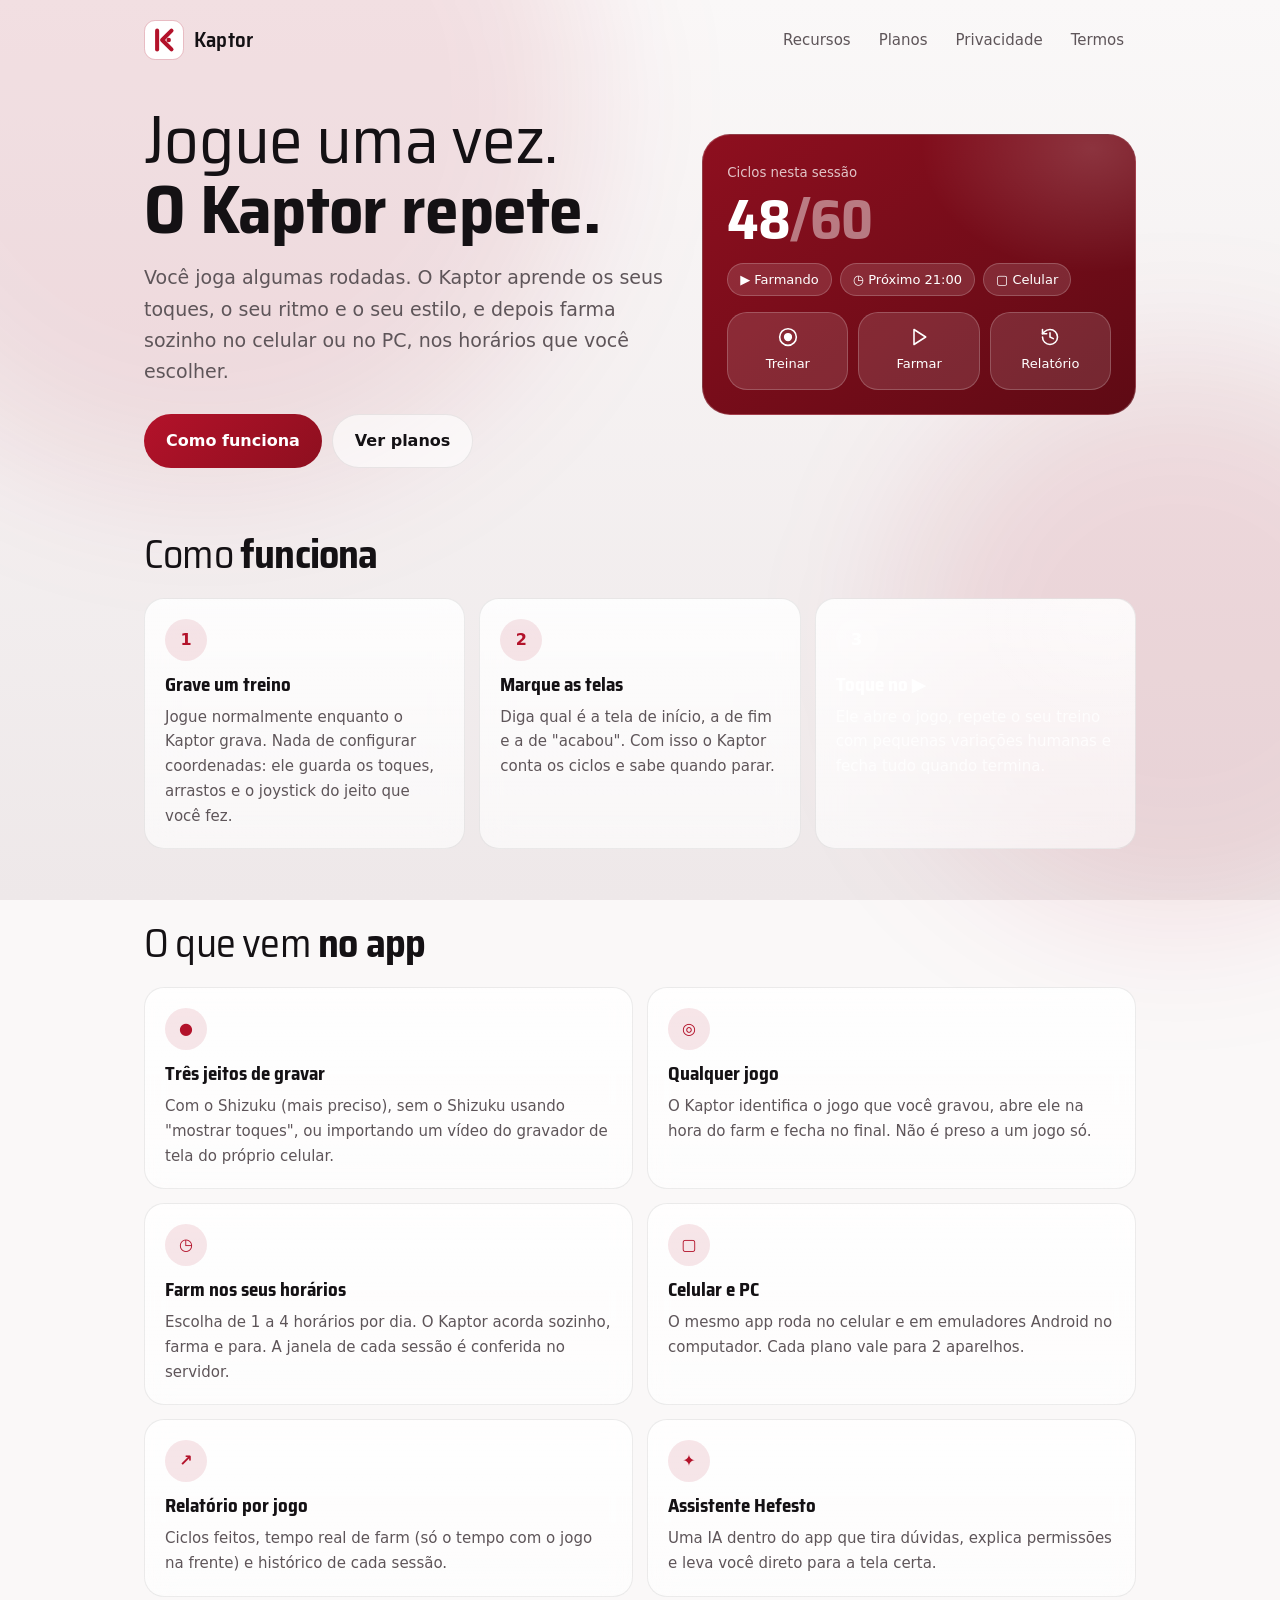
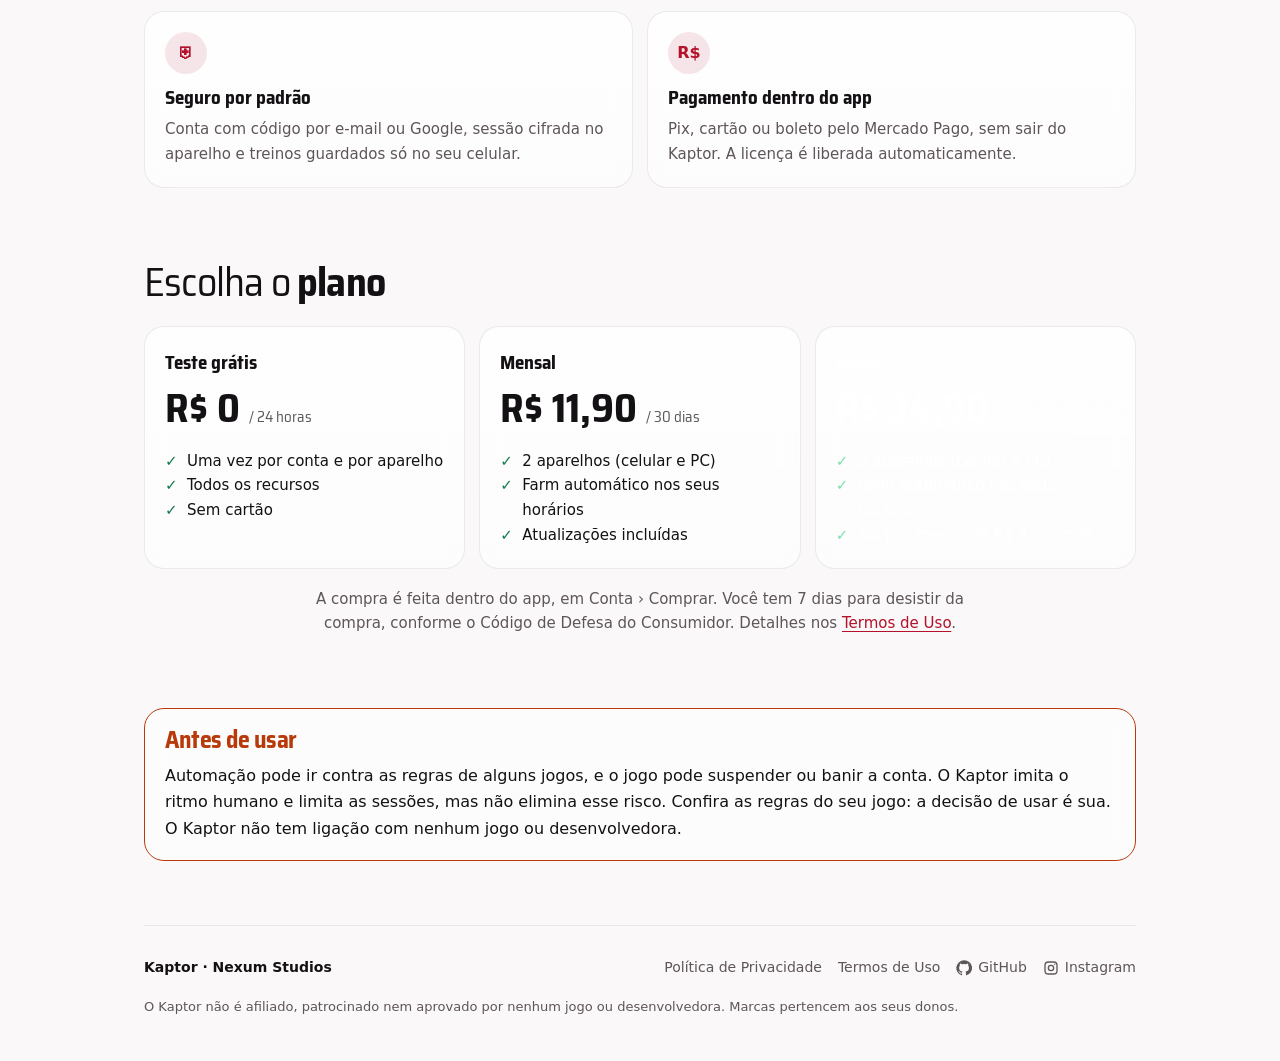
==== index.html @ a8b3eace "Site do Kaptor: início, privacidade, termos e copiar código Co-Authored-By: Claude Opus 5.5 <noreply" ====
<!doctype html>
<html lang="pt-BR">
<head>
<meta charset="utf-8">
<meta name="viewport" content="width=device-width, initial-scale=1">
<title>Kaptor: jogue uma vez, o Kaptor repete</title>
<meta name="description" content="Kaptor é um app Android que aprende o seu jeito de jogar e repete sozinho para farmar no celular ou no PC, nos horários que você escolher.">
<meta name="theme-color" content="#0A0A0C">
<link rel="icon" href="favicon.svg" type="image/svg+xml">
<link rel="preconnect" href="https://fonts.googleapis.com">
<link rel="preconnect" href="https://fonts.gstatic.com" crossorigin>
<link href="https://fonts.googleapis.com/css2?family=Saira+Semi+Condensed:wght@400;500;600;700&display=swap" rel="stylesheet">
<link rel="stylesheet" href="assets/site.css">
</head>
<body>
<div class="glow g1"></div><div class="glow g2"></div>

<div class="wrap">
  <nav class="top" aria-label="Principal">
    <a class="brand" href="./" aria-label="Kaptor, início">
      <svg class="logo" viewBox="0 0 64 64" aria-hidden="true"><rect x=".75" y=".75" width="62.5" height="62.5" rx="17.25" style="fill:var(--logo-bg);stroke:var(--logo-edge)" stroke-width="1.5"/><g fill="none" style="stroke:var(--logo-k)" stroke-width="6.5" stroke-linecap="round" stroke-linejoin="round"><path d="M21 17V47"/><path d="M44 17L29 32L44 47"/></g><circle cx="39.5" cy="32" r="3.6" style="fill:var(--logo-k)"/></svg>
      <span class="name">Kaptor</span>
    </a>
    <div class="links">
      <a class="opt" href="#recursos">Recursos</a>
      <a class="opt" href="#planos">Planos</a>
      <a href="privacidade.html">Privacidade</a>
      <a href="termos.html">Termos</a>
    </div>
  </nav>

  <main>
  <div class="hero">
    <div>
      <h1 class="reveal">Jogue uma vez.<br><b>O Kaptor repete.</b></h1>
      <p class="lead reveal d1">Você joga algumas rodadas. O Kaptor aprende os seus toques, o seu ritmo e o seu estilo, e depois farma sozinho no celular ou no PC, nos horários que você escolher.</p>
      <div class="cta reveal d2">
        <a class="pill primary" href="#como">Como funciona</a>
        <a class="pill glass" href="#planos">Ver planos</a>
      </div>
    </div>
    <div class="red reveal d3" role="img" aria-label="Exemplo da tela inicial do app: 48 de 60 ciclos, farmando, próximo horário às 21:00">
      <small>Ciclos nesta sessão</small>
      <div class="big">48<span>/60</span></div>
      <div class="chips"><span class="chip">▶ Farmando</span><span class="chip">◷ Próximo 21:00</span><span class="chip">▢ Celular</span></div>
      <div class="actions">
        <div class="act"><svg width="20" height="20" viewBox="0 0 24 24" fill="none" stroke="#fff" stroke-width="1.9"><circle cx="12" cy="12" r="10"/><circle cx="12" cy="12" r="4" fill="#fff"/></svg>Treinar</div>
        <div class="act"><svg width="20" height="20" viewBox="0 0 24 24" fill="none" stroke="#fff" stroke-width="1.9" stroke-linejoin="round"><path d="M6 3L20 12L6 21Z"/></svg>Farmar</div>
        <div class="act"><svg width="20" height="20" viewBox="0 0 24 24" fill="none" stroke="#fff" stroke-width="1.9" stroke-linecap="round"><path d="M3 12a9 9 0 1 0 9-9 9.75 9.75 0 0 0-6.74 2.74L3 8"/><path d="M3 3v5h5"/><path d="M12 7v5l4 2"/></svg>Relatório</div>
      </div>
    </div>
  </div>

  <section id="como" aria-labelledby="como-t">
    <h2 id="como-t">Como <b>funciona</b></h2>
    <div class="grid three">
      <div class="tile"><div class="ico">1</div><h3>Grave um treino</h3><p>Jogue normalmente enquanto o Kaptor grava. Nada de configurar coordenadas: ele guarda os toques, arrastos e o joystick do jeito que você fez.</p></div>
      <div class="tile"><div class="ico">2</div><h3>Marque as telas</h3><p>Diga qual é a tela de início, a de fim e a de "acabou". Com isso o Kaptor conta os ciclos e sabe quando parar.</p></div>
      <div class="tile red"><div class="ico">3</div><h3>Toque no ▶</h3><p>Ele abre o jogo, repete o seu treino com pequenas variações humanas e fecha tudo quando termina.</p></div>
    </div>
  </section>

  <section id="recursos" aria-labelledby="rec-t">
    <h2 id="rec-t">O que vem <b>no app</b></h2>
    <div class="grid">
      <div class="tile"><div class="ico" aria-hidden="true">●</div><h3>Três jeitos de gravar</h3><p>Com o Shizuku (mais preciso), sem o Shizuku usando "mostrar toques", ou importando um vídeo do gravador de tela do próprio celular.</p></div>
      <div class="tile"><div class="ico" aria-hidden="true">◎</div><h3>Qualquer jogo</h3><p>O Kaptor identifica o jogo que você gravou, abre ele na hora do farm e fecha no final. Não é preso a um jogo só.</p></div>
      <div class="tile"><div class="ico" aria-hidden="true">◷</div><h3>Farm nos seus horários</h3><p>Escolha de 1 a 4 horários por dia. O Kaptor acorda sozinho, farma e para. A janela de cada sessão é conferida no servidor.</p></div>
      <div class="tile"><div class="ico" aria-hidden="true">▢</div><h3>Celular e PC</h3><p>O mesmo app roda no celular e em emuladores Android no computador. Cada plano vale para 2 aparelhos.</p></div>
      <div class="tile"><div class="ico" aria-hidden="true">↗</div><h3>Relatório por jogo</h3><p>Ciclos feitos, tempo real de farm (só o tempo com o jogo na frente) e histórico de cada sessão.</p></div>
      <div class="tile"><div class="ico" aria-hidden="true">✦</div><h3>Assistente Hefesto</h3><p>Uma IA dentro do app que tira dúvidas, explica permissões e leva você direto para a tela certa.</p></div>
      <div class="tile"><div class="ico" aria-hidden="true">⛨</div><h3>Seguro por padrão</h3><p>Conta com código por e-mail ou Google, sessão cifrada no aparelho e treinos guardados só no seu celular.</p></div>
      <div class="tile"><div class="ico" aria-hidden="true">R$</div><h3>Pagamento dentro do app</h3><p>Pix, cartão ou boleto pelo Mercado Pago, sem sair do Kaptor. A licença é liberada automaticamente.</p></div>
    </div>
  </section>

  <section id="planos" aria-labelledby="planos-t">
    <h2 id="planos-t">Escolha o <b>plano</b></h2>
    <div class="grid three">
      <div class="tile"><h3>Teste grátis</h3><div class="price">R$ 0 <small>/ 24 horas</small></div>
        <ul class="check"><li>Uma vez por conta e por aparelho</li><li>Todos os recursos</li><li>Sem cartão</li></ul></div>
      <div class="tile"><h3>Mensal</h3><div class="price">R$ 11,90 <small>/ 30 dias</small></div>
        <ul class="check"><li>2 aparelhos (celular e PC)</li><li>Farm automático nos seus horários</li><li>Atualizações incluídas</li></ul></div>
      <div class="tile red"><h3>Anual</h3><div class="price">R$ 34,90 <small>/ 365 dias</small></div>
        <ul class="check"><li>2 aparelhos (celular e PC)</li><li>Farm automático nos seus horários</li><li>Sai por menos de R$ 3 por mês</li></ul></div>
    </div>
    <p class="note">A compra é feita dentro do app, em Conta › Comprar. Você tem 7 dias para desistir da compra, conforme o Código de Defesa do Consumidor. Detalhes nos <a href="termos.html">Termos de Uso</a>.</p>
  </section>

  <section aria-labelledby="aviso-t">
    <div class="warn-box">
      <h2 id="aviso-t" style="font-size:24px;margin:0 0 8px"><strong>Antes de usar</strong></h2>
      <p style="margin:0">Automação pode ir contra as regras de alguns jogos, e o jogo pode suspender ou banir a conta. O Kaptor imita o ritmo humano e limita as sessões, mas não elimina esse risco. Confira as regras do seu jogo: a decisão de usar é sua. O Kaptor não tem ligação com nenhum jogo ou desenvolvedora.</p>
    </div>
  </section>
  </main>

  <footer class="site">
    <span class="who">Kaptor · Nexum Studios</span>
    <nav aria-label="Links do rodapé">
      <a href="privacidade.html">Política de Privacidade</a>
      <a href="termos.html">Termos de Uso</a>
      <a href="https://github.com/muurxdev" rel="noopener"><svg width="16" height="16" viewBox="0 0 24 24" fill="currentColor" aria-hidden="true"><path d="M12 .5a11.5 11.5 0 0 0-3.64 22.41c.58.1.79-.25.79-.56v-2c-3.2.7-3.88-1.37-3.88-1.37-.52-1.33-1.28-1.69-1.28-1.69-1.05-.71.08-.7.08-.7 1.16.08 1.77 1.19 1.77 1.19 1.03 1.77 2.7 1.26 3.36.96.1-.75.4-1.26.73-1.55-2.55-.29-5.24-1.28-5.24-5.69 0-1.26.45-2.29 1.19-3.1-.12-.29-.52-1.46.11-3.05 0 0 .97-.31 3.17 1.18a11 11 0 0 1 5.77 0c2.2-1.49 3.17-1.18 3.17-1.18.63 1.59.23 2.76.11 3.05.74.81 1.19 1.84 1.19 3.1 0 4.42-2.7 5.39-5.26 5.68.41.36.78 1.06.78 2.14v3.17c0 .31.21.67.8.56A11.5 11.5 0 0 0 12 .5Z"/></svg>GitHub</a>
      <a href="https://www.instagram.com/muurx_/" rel="noopener"><svg width="16" height="16" viewBox="0 0 24 24" fill="none" stroke="currentColor" stroke-width="2" aria-hidden="true"><rect x="3" y="3" width="18" height="18" rx="5"/><circle cx="12" cy="12" r="4"/><circle cx="17.5" cy="6.5" r="1" fill="currentColor" stroke="none"/></svg>Instagram</a>
    </nav>
    <span class="fine">O Kaptor não é afiliado, patrocinado nem aprovado por nenhum jogo ou desenvolvedora. Marcas pertencem aos seus donos.</span>
  </footer>
</div>
</body>
</html>
---- assets/site.css ----
/* Kaptor · identidade vermelha (claro = vermelho e branco, escuro = vermelho e preto) + vidro fosco.
   Mesmos tokens da landing do app (web/index.html). */
:root {
  --sky-top: #FAF8F8; --sky-bottom: #EEE8E9; --glow: rgba(179,18,42,.10);
  --glass: rgba(255,255,255,.62); --glass-strong: rgba(255,255,255,.85); --glass-line: rgba(20,17,20,.08);
  --ink: #141114; --muted: #5E5559; --red: #8E0F1F; --red-deep: #5E0A14; --red-glass: rgba(255,255,255,.12);
  --red-line: rgba(255,255,255,.2); --accent: #B3122A; --accent-soft: rgba(179,18,42,.10);
  --action: #B3122A; --action-deep: #8E0F1F; --ok: #157A4D; --ok-on-red: #7FE0AE; --danger: #B83A0A;
  --logo-bg: #FFFFFF; --logo-k: #B3122A; --logo-edge: rgba(179,18,42,.25);
  --font-hud: "Saira Semi Condensed", "Segoe UI Variable Display", system-ui, sans-serif;
  --r-card: 20px; --r-container: 28px; --enter: cubic-bezier(.05,.7,.1,1);
  color-scheme: light;
}
@media (prefers-color-scheme: dark) {
  :root {
    --sky-top: #0A0A0C; --sky-bottom: #141418; --glow: rgba(176,16,42,.22);
    --glass: rgba(255,255,255,.05); --glass-strong: rgba(255,255,255,.09); --glass-line: rgba(255,255,255,.10);
    --ink: #F2F1F3; --muted: #A8A6AD; --red: #5A0B16; --red-deep: #140609; --accent: #EC4A5F;
    --accent-soft: rgba(236,74,95,.14); --action: #D0142C; --action-deep: #8E0F1F; --ok: #4FD394; --danger: #FF8A4C;
    --logo-bg: #0A0A0C; --logo-k: #D0142C; --logo-edge: rgba(208,20,44,.35);
    color-scheme: dark;
  }
}
* { box-sizing: border-box; }
html { scroll-behavior: smooth; -webkit-text-size-adjust: 100%; }
body {
  margin: 0; color: var(--ink); font: 16px/1.65 "Segoe UI Variable Text", system-ui, -apple-system, Roboto, sans-serif;
  background: linear-gradient(var(--sky-top), var(--sky-bottom)) fixed; background-color: var(--sky-top);
  min-height: 100vh; overflow-x: hidden;
}
a { color: var(--accent); text-underline-offset: 3px; }
a:focus-visible, button:focus-visible, summary:focus-visible { outline: 3px solid var(--accent); outline-offset: 3px; border-radius: 8px; }
.glow { position: fixed; border-radius: 50%; filter: blur(70px); background: var(--glow); z-index: -1; pointer-events: none; animation: drift 24s ease-in-out infinite alternate; }
.g1 { width: 60vw; height: 60vw; left: -14vw; top: -22vw; }
.g2 { width: 44vw; height: 44vw; right: -14vw; top: 40vh; animation-duration: 29s; }
@keyframes drift { to { transform: translate(7vw, 5vh); } }
.wrap { max-width: 1040px; margin: 0 auto; padding: 0 16px; }
@media (min-width: 600px) { .wrap { padding: 0 24px; } }

/* Topo */
nav.top { display: flex; align-items: center; gap: 10px; padding: 20px 0; flex-wrap: wrap; }
nav.top .brand { display: flex; align-items: center; gap: 10px; flex: 1; text-decoration: none; color: var(--ink); min-width: 0; }
nav.top .name { font-family: var(--font-hud); font-size: 21px; font-weight: 600; letter-spacing: .01em; }
.logo { width: 40px; height: 40px; flex: none; }
nav.top .links { display: flex; gap: 4px; flex-wrap: wrap; }
nav.top .links a { color: var(--muted); text-decoration: none; font-size: 15px; padding: 8px 12px; border-radius: 999px; }
nav.top .links a:hover, nav.top .links a[aria-current="page"] { color: var(--ink); background: var(--glass); }
@media (max-width: 520px) { nav.top .links a.opt { display: none; } }

.pill { display: inline-flex; align-items: center; justify-content: center; gap: 8px; border-radius: 999px; padding: 13px 22px; min-height: 48px; font-weight: 600; text-decoration: none; transition: transform .2s var(--enter); border: 0; font: inherit; font-weight: 600; cursor: pointer; }
.pill:active { transform: scale(.97); }
.pill.primary { background: linear-gradient(135deg, var(--action), var(--action-deep)); color: #fff; }
.pill.glass { background: var(--glass); border: 1px solid var(--glass-line); color: var(--ink); backdrop-filter: blur(14px); }

h1, h2, h3, .big, .price { font-family: var(--font-hud); }
h1 { font-size: clamp(38px, 8vw, 68px); line-height: 1.04; letter-spacing: -.01em; font-weight: 400; margin: 24px 0 16px; }
h1 b, h2 b { font-weight: 650; }
.lead { color: var(--muted); font-size: 19px; max-width: 580px; margin: 0 0 26px; }
.cta { display: flex; flex-wrap: wrap; gap: 10px; }

.hero { display: grid; grid-template-columns: 1.1fr .9fr; gap: 28px; align-items: center; padding-bottom: 28px; }
.red {
  background: linear-gradient(145deg, var(--red), var(--red-deep)); color: #fff; border: 1px solid var(--red-line);
  border-radius: var(--r-container); padding: 24px; position: relative; overflow: hidden;
}
.red::after { content: ""; position: absolute; right: -30%; top: -40%; width: 80%; height: 90%; background: radial-gradient(rgba(255,255,255,.16), transparent 70%); pointer-events: none; }
.red small { opacity: .75; }
.big { font-size: 56px; font-weight: 650; letter-spacing: -.02em; font-variant-numeric: tabular-nums; margin: 4px 0 12px; line-height: 1.1; }
.big span { opacity: .45; }
.chips { display: flex; flex-wrap: wrap; gap: 8px; margin-bottom: 16px; }
.chip { border: 1px solid var(--red-line); background: var(--red-glass); border-radius: 999px; padding: 5px 12px; font-size: 13px; font-variant-numeric: tabular-nums; }
.actions { display: grid; grid-template-columns: repeat(3, 1fr); gap: 10px; }
.act { background: var(--red-glass); border: 1px solid var(--red-line); border-radius: var(--r-card); padding: 14px 6px; text-align: center; font-size: 13px; }
.act svg { display: block; margin: 0 auto 6px; }

section { padding: 36px 0; }
h2 { font-size: clamp(28px, 5vw, 40px); font-weight: 400; letter-spacing: -.02em; margin: 0 0 20px; line-height: 1.15; }
.grid { display: grid; grid-template-columns: repeat(2, 1fr); gap: 14px; }
.grid.three { grid-template-columns: repeat(3, 1fr); }
.tile {
  background: linear-gradient(var(--glass-strong), var(--glass)); border: 1px solid var(--glass-line); border-radius: var(--r-card);
  padding: 20px; display: flex; flex-direction: column; gap: 8px; backdrop-filter: blur(14px);
}
.tile h3 { margin: 4px 0 0; font-size: 19px; line-height: 1.25; }
.tile p { margin: 0; color: var(--muted); font-size: 15px; }
.tile.red p { color: rgba(255,255,255,.78); }
.ico { width: 42px; height: 42px; border-radius: 50%; display: grid; place-items: center; background: var(--accent-soft); color: var(--accent); font-weight: 700; flex: none; }
.tile.red .ico { background: var(--red-glass); color: #fff; }
.price { font-size: 40px; font-weight: 650; font-variant-numeric: tabular-nums; margin: 4px 0; line-height: 1.1; }
.price small { font-size: 15px; font-weight: 400; opacity: .7; }
ul.check { list-style: none; padding: 0; margin: 6px 0 0; font-size: 15px; }
ul.check li { padding-left: 22px; position: relative; }
ul.check li::before { content: "✓"; position: absolute; left: 0; color: var(--ok); font-weight: 700; }
.tile.red ul.check li::before { color: var(--ok-on-red); }
.note { color: var(--muted); font-size: 15px; text-align: center; max-width: 680px; margin: 18px auto 0; }
.warn-box { border: 1px solid var(--danger); background: var(--glass); border-radius: var(--r-card); padding: 18px 20px; backdrop-filter: blur(14px); }
.warn-box strong { color: var(--danger); }

/* Páginas de texto (privacidade, termos) */
.doc { max-width: 760px; margin: 0 auto; padding-bottom: 24px; }
.doc h1 { font-size: clamp(34px, 7vw, 52px); margin-bottom: 8px; }
.doc .meta { color: var(--muted); margin: 0 0 22px; font-size: 15px; }
.doc .summary { margin-bottom: 26px; }
.doc .summary h2 { font-size: 22px; margin: 0 0 8px; color: #fff; font-weight: 650; }
.doc .summary ul { margin: 0; padding-left: 20px; position: relative; z-index: 1; }
.doc .summary li { margin: 4px 0; }
.toc { background: var(--glass); border: 1px solid var(--glass-line); border-radius: var(--r-card); padding: 16px 20px; margin-bottom: 28px; backdrop-filter: blur(14px); }
.toc summary { cursor: pointer; font-weight: 600; min-height: 32px; }
.toc ol { margin: 10px 0 0; padding-left: 22px; columns: 2; column-gap: 28px; font-size: 15px; }
.toc li { break-inside: avoid; margin: 3px 0; }
@media (max-width: 600px) { .toc ol { columns: 1; } }
.doc h2 { font-size: clamp(24px, 4.4vw, 30px); margin: 34px 0 10px; scroll-margin-top: 16px; }
.doc h3 { font-size: 19px; margin: 22px 0 6px; }
.doc p, .doc li { overflow-wrap: anywhere; }
.doc ul, .doc ol { padding-left: 22px; }
.doc li { margin: 5px 0; }
.card { background: linear-gradient(var(--glass-strong), var(--glass)); border: 1px solid var(--glass-line); border-radius: var(--r-card); padding: 16px 20px; margin: 14px 0; backdrop-filter: blur(14px); }
.card.alert { border-color: var(--accent); }
.card > :first-child { margin-top: 0; } .card > :last-child { margin-bottom: 0; }
.table-wrap { overflow-x: auto; border: 1px solid var(--glass-line); border-radius: var(--r-card); background: var(--glass); margin: 14px 0; }
table { border-collapse: collapse; width: 100%; font-size: 15px; }
th, td { text-align: left; vertical-align: top; padding: 10px 14px; border-bottom: 1px solid var(--glass-line); }
th { font-family: var(--font-hud); font-weight: 600; font-size: 16px; }
tr:last-child td { border-bottom: 0; }
@media (max-width: 600px) {
  table.stack thead { display: none; }
  table.stack tr { display: block; border-bottom: 1px solid var(--glass-line); padding: 8px 0; }
  table.stack tr:last-child { border-bottom: 0; }
  table.stack td { display: block; border: 0; padding: 4px 14px; }
  table.stack td:first-child { font-weight: 650; }
}

footer.site { border-top: 1px solid var(--glass-line); margin-top: 28px; padding: 26px 0 44px; color: var(--muted); font-size: 14px; display: flex; flex-wrap: wrap; gap: 12px 20px; align-items: center; justify-content: space-between; }
footer.site .who { font-weight: 600; color: var(--ink); }
footer.site nav { display: flex; flex-wrap: wrap; gap: 4px 16px; }
footer.site a { color: var(--muted); text-decoration: none; display: inline-flex; align-items: center; gap: 6px; min-height: 32px; }
footer.site a:hover { color: var(--ink); }
footer.site .fine { flex-basis: 100%; font-size: 13px; }

.reveal { opacity: 0; transform: translateY(8px); animation: up .3s var(--enter) forwards; }
.d1 { animation-delay: .04s } .d2 { animation-delay: .08s } .d3 { animation-delay: .12s }
@keyframes up { to { opacity: 1; transform: none; } }
@media (prefers-reduced-motion: reduce) { html { scroll-behavior: auto } .glow { animation: none } .reveal { animation: none; opacity: 1; transform: none } }
@media (max-width: 860px) { .grid.three { grid-template-columns: 1fr 1fr; } }
@media (max-width: 760px) { .hero { grid-template-columns: 1fr } .grid, .grid.three { grid-template-columns: 1fr } .big { font-size: 48px; } }
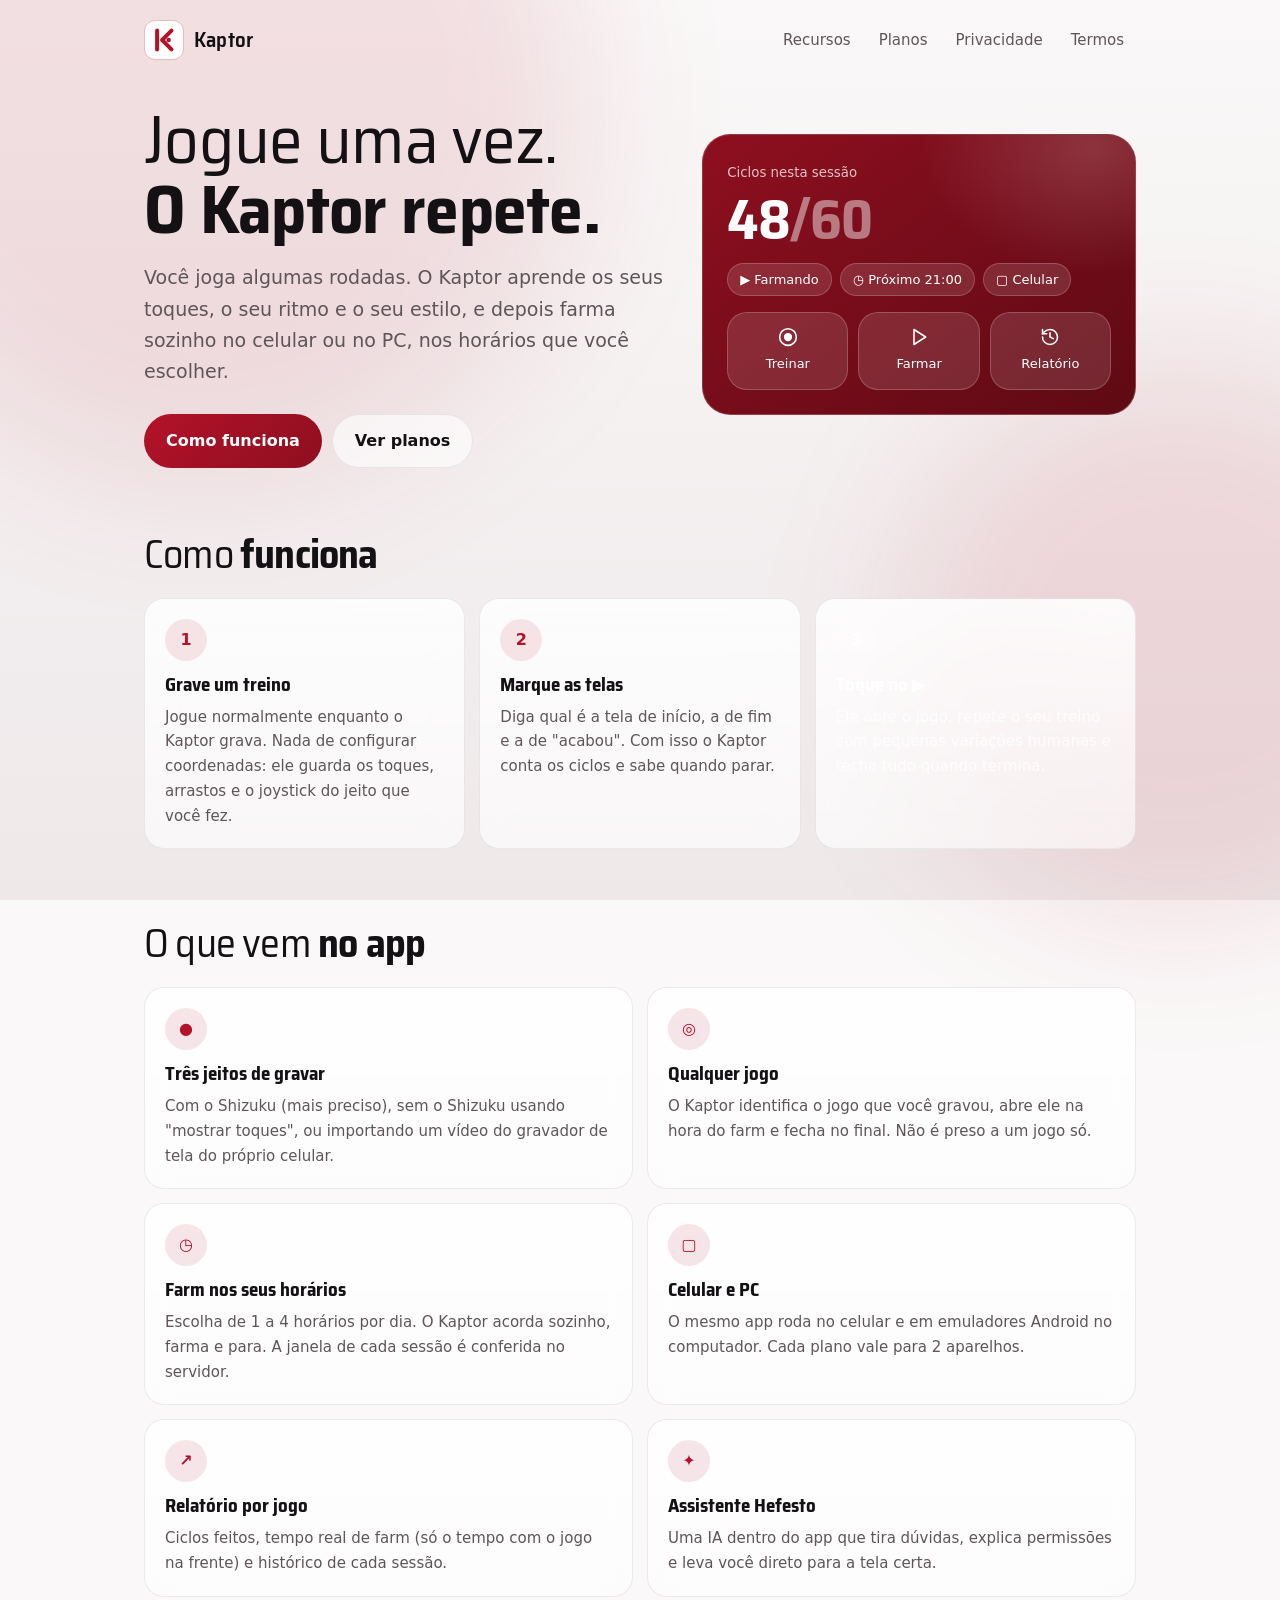
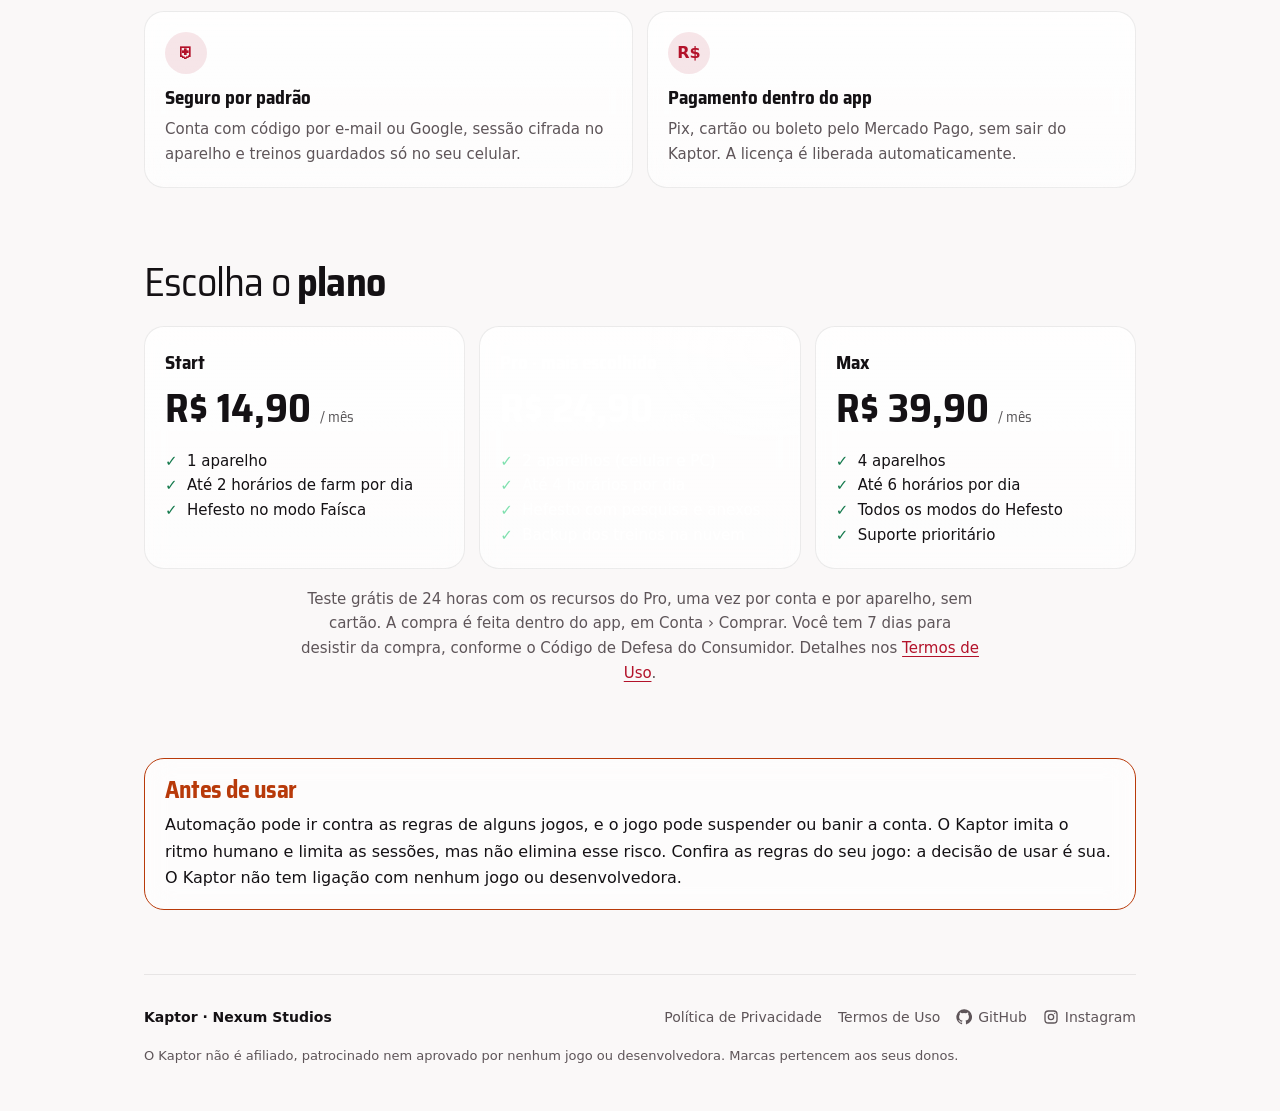
==== commit 77ba6f14: "Planos Start/Pro/Max, cupons, indicação, Biblioteca e anexos temporários" ====
--- a/index.html
+++ b/index.html
@@ -77,14 +77,14 @@
   <section id="planos" aria-labelledby="planos-t">
     <h2 id="planos-t">Escolha o <b>plano</b></h2>
     <div class="grid three">
-      <div class="tile"><h3>Teste grátis</h3><div class="price">R$ 0 <small>/ 24 horas</small></div>
-        <ul class="check"><li>Uma vez por conta e por aparelho</li><li>Todos os recursos</li><li>Sem cartão</li></ul></div>
-      <div class="tile"><h3>Mensal</h3><div class="price">R$ 11,90 <small>/ 30 dias</small></div>
-        <ul class="check"><li>2 aparelhos (celular e PC)</li><li>Farm automático nos seus horários</li><li>Atualizações incluídas</li></ul></div>
-      <div class="tile red"><h3>Anual</h3><div class="price">R$ 34,90 <small>/ 365 dias</small></div>
-        <ul class="check"><li>2 aparelhos (celular e PC)</li><li>Farm automático nos seus horários</li><li>Sai por menos de R$ 3 por mês</li></ul></div>
+      <div class="tile"><h3>Start</h3><div class="price">R$ 14,90 <small>/ mês</small></div>
+        <ul class="check"><li>1 aparelho</li><li>Até 2 horários de farm por dia</li><li>Hefesto no modo Faísca</li></ul></div>
+      <div class="tile red"><h3>Pro · mais escolhido</h3><div class="price">R$ 24,90 <small>/ mês</small></div>
+        <ul class="check"><li>2 aparelhos (celular e PC)</li><li>Até 4 horários por dia</li><li>Hefesto com pesquisa e anexos</li><li>Backup dos treinos na nuvem</li></ul></div>
+      <div class="tile"><h3>Max</h3><div class="price">R$ 39,90 <small>/ mês</small></div>
+        <ul class="check"><li>4 aparelhos</li><li>Até 6 horários por dia</li><li>Todos os modos do Hefesto</li><li>Suporte prioritário</li></ul></div>
     </div>
-    <p class="note">A compra é feita dentro do app, em Conta › Comprar. Você tem 7 dias para desistir da compra, conforme o Código de Defesa do Consumidor. Detalhes nos <a href="termos.html">Termos de Uso</a>.</p>
+    <p class="note">Teste grátis de 24 horas com os recursos do Pro, uma vez por conta e por aparelho, sem cartão. A compra é feita dentro do app, em Conta › Comprar. Você tem 7 dias para desistir da compra, conforme o Código de Defesa do Consumidor. Detalhes nos <a href="termos.html">Termos de Uso</a>.</p>
   </section>
 
   <section aria-labelledby="aviso-t">
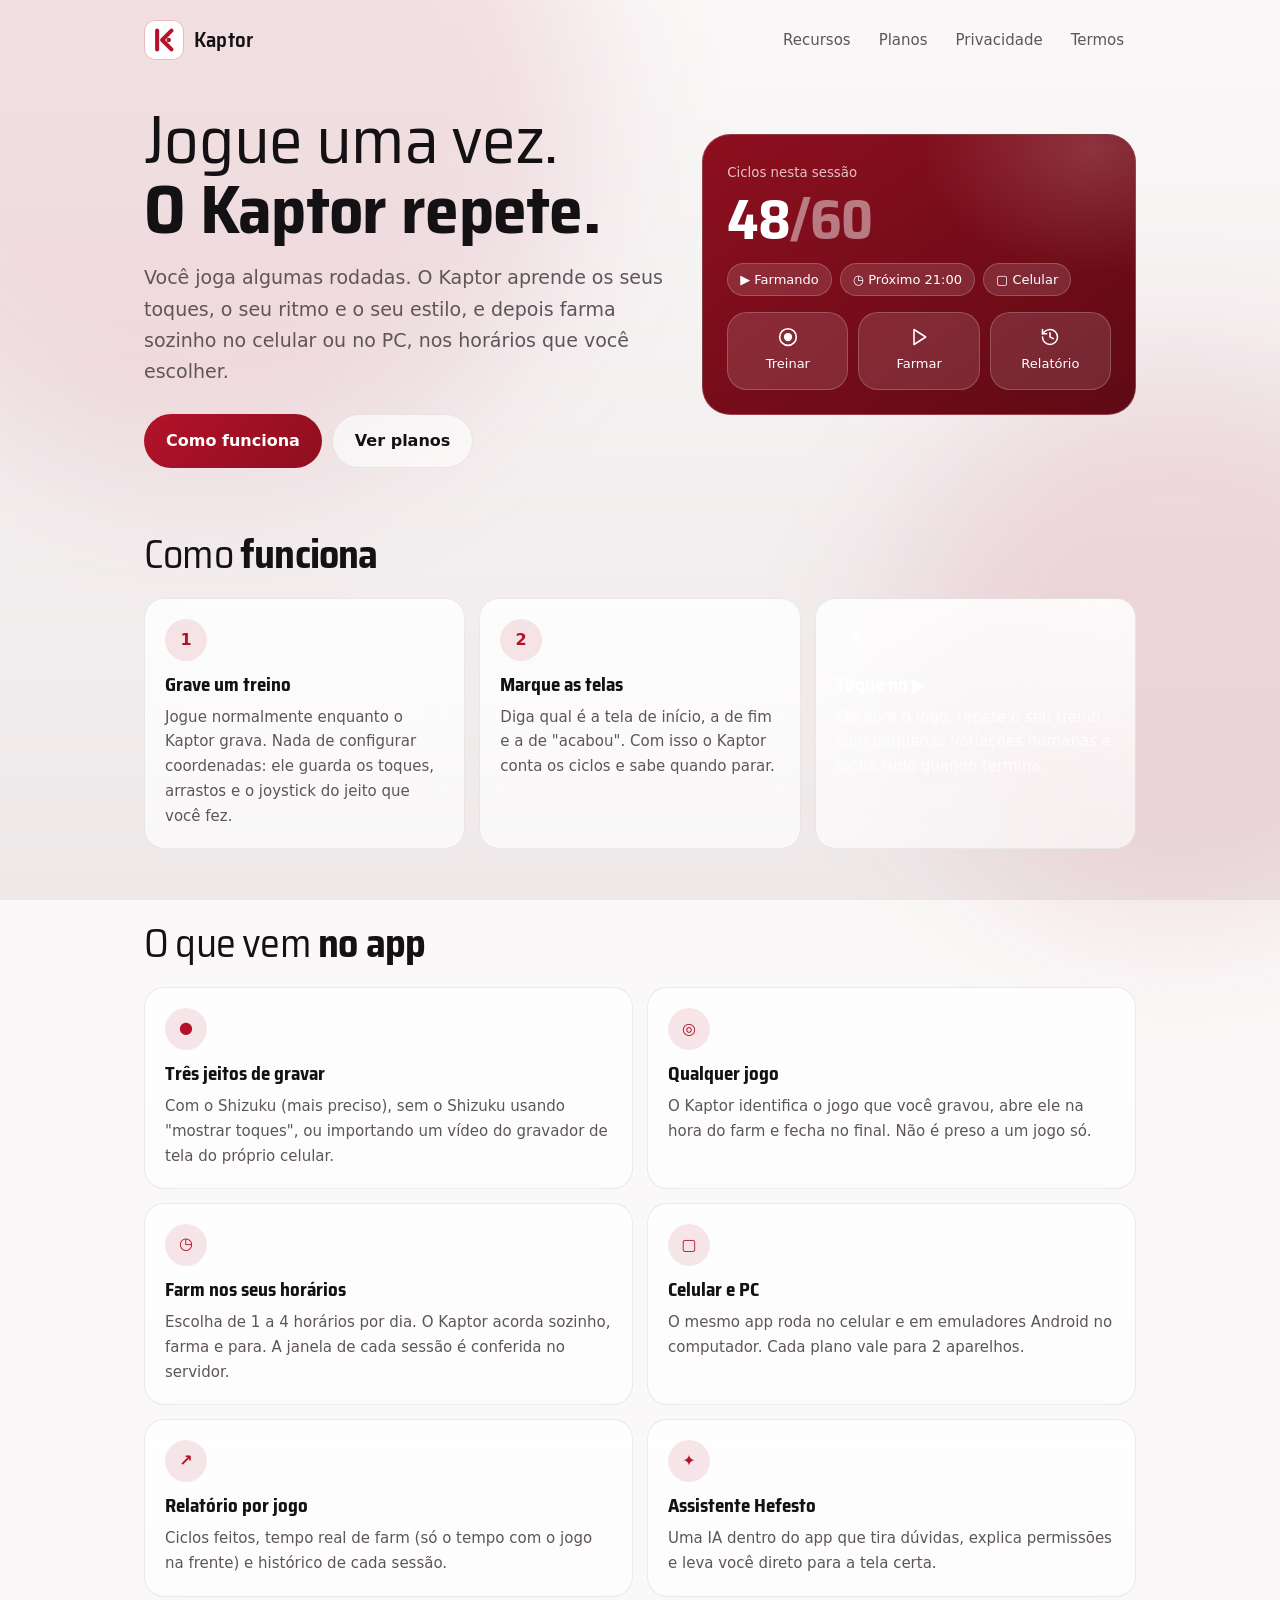
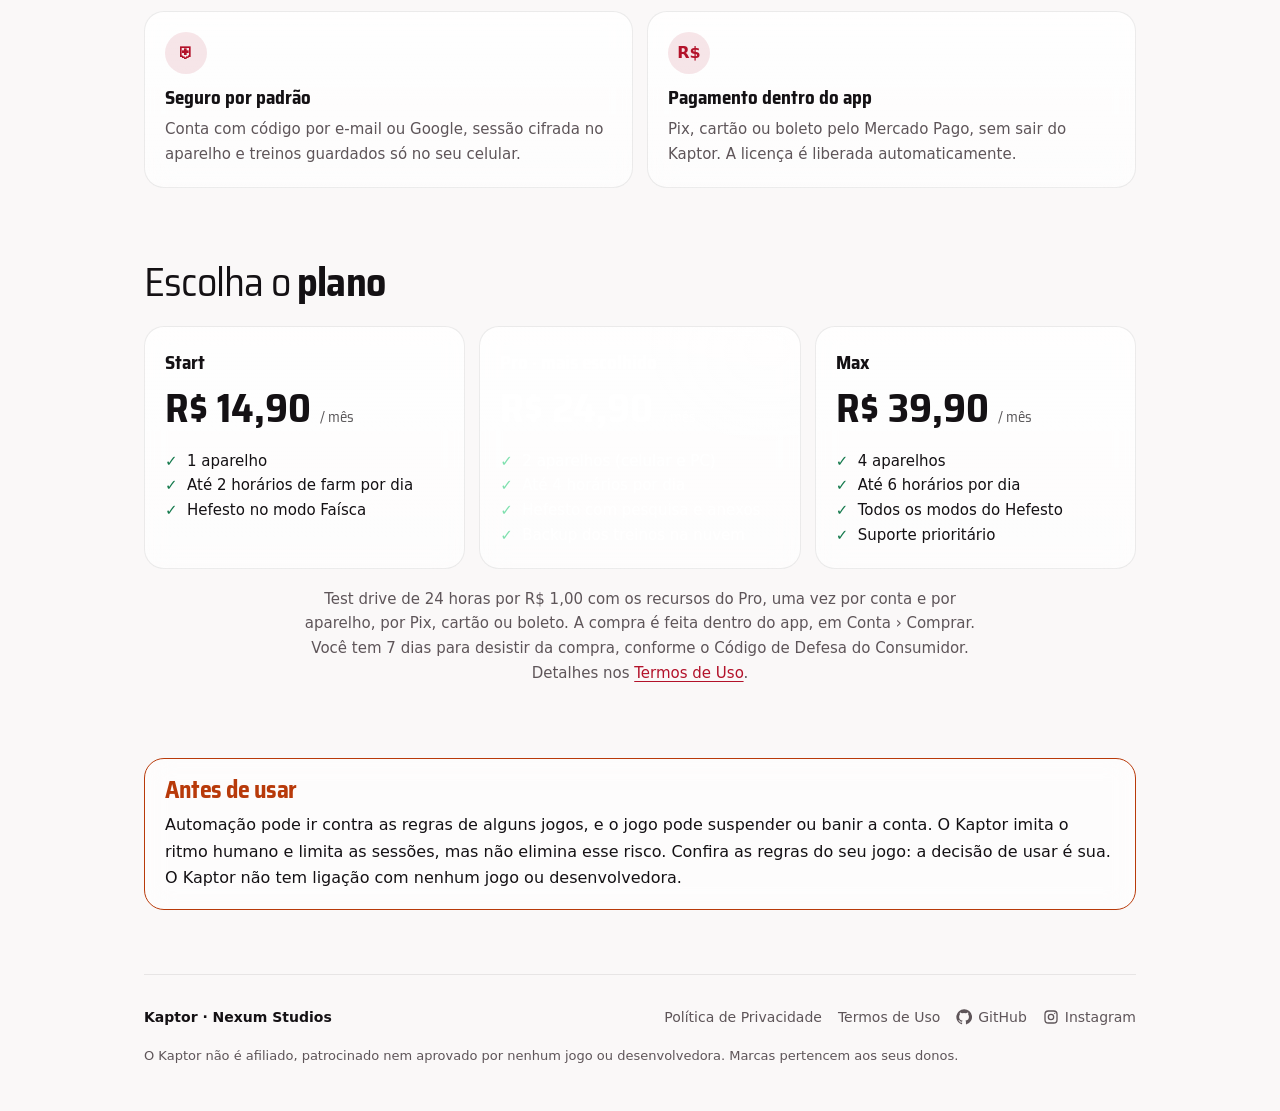
==== commit de7cc58d: "Test drive R$ 1,00 no lugar do teste grátis; cartões salvos pelo Mercado Pago" ====
--- a/index.html
+++ b/index.html
@@ -84,7 +84,7 @@
       <div class="tile"><h3>Max</h3><div class="price">R$ 39,90 <small>/ mês</small></div>
         <ul class="check"><li>4 aparelhos</li><li>Até 6 horários por dia</li><li>Todos os modos do Hefesto</li><li>Suporte prioritário</li></ul></div>
     </div>
-    <p class="note">Teste grátis de 24 horas com os recursos do Pro, uma vez por conta e por aparelho, sem cartão. A compra é feita dentro do app, em Conta › Comprar. Você tem 7 dias para desistir da compra, conforme o Código de Defesa do Consumidor. Detalhes nos <a href="termos.html">Termos de Uso</a>.</p>
+    <p class="note">Test drive de 24 horas por R$ 1,00 com os recursos do Pro, uma vez por conta e por aparelho, por Pix, cartão ou boleto. A compra é feita dentro do app, em Conta › Comprar. Você tem 7 dias para desistir da compra, conforme o Código de Defesa do Consumidor. Detalhes nos <a href="termos.html">Termos de Uso</a>.</p>
   </section>
 
   <section aria-labelledby="aviso-t">
